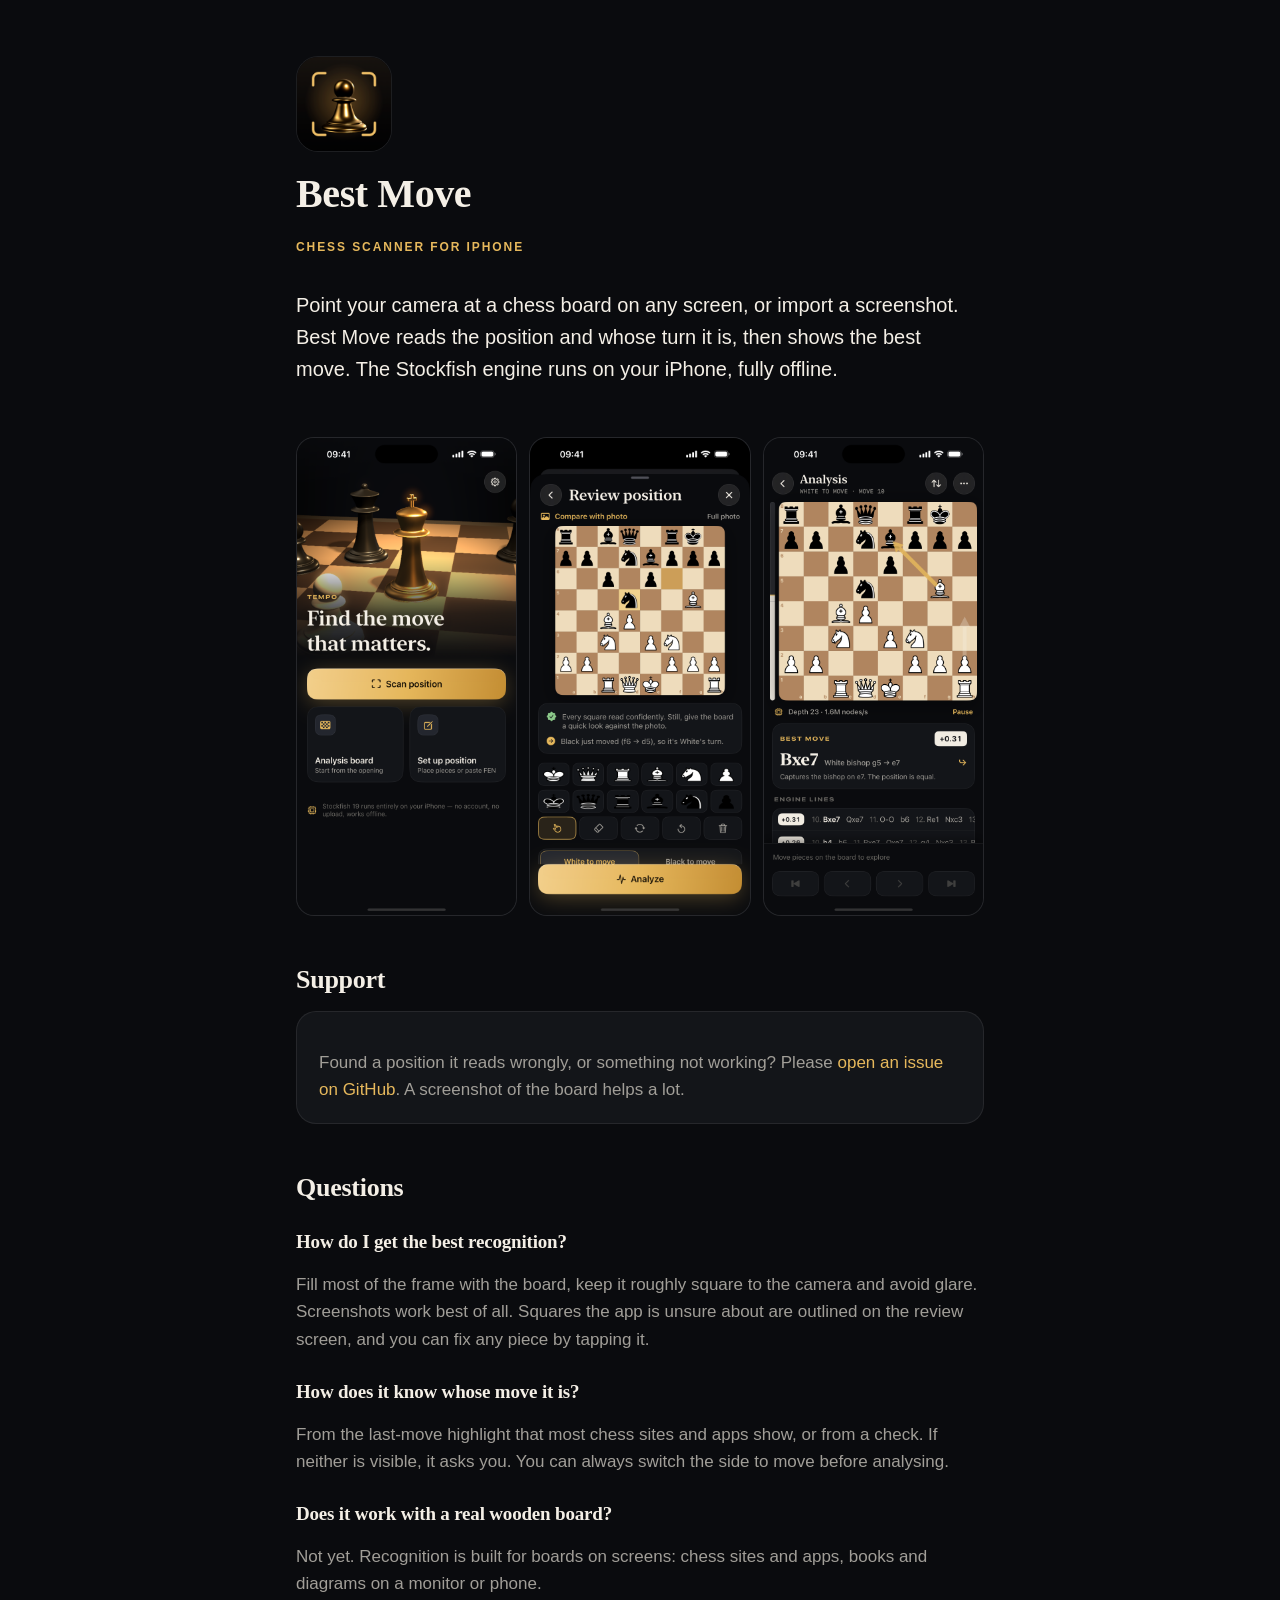
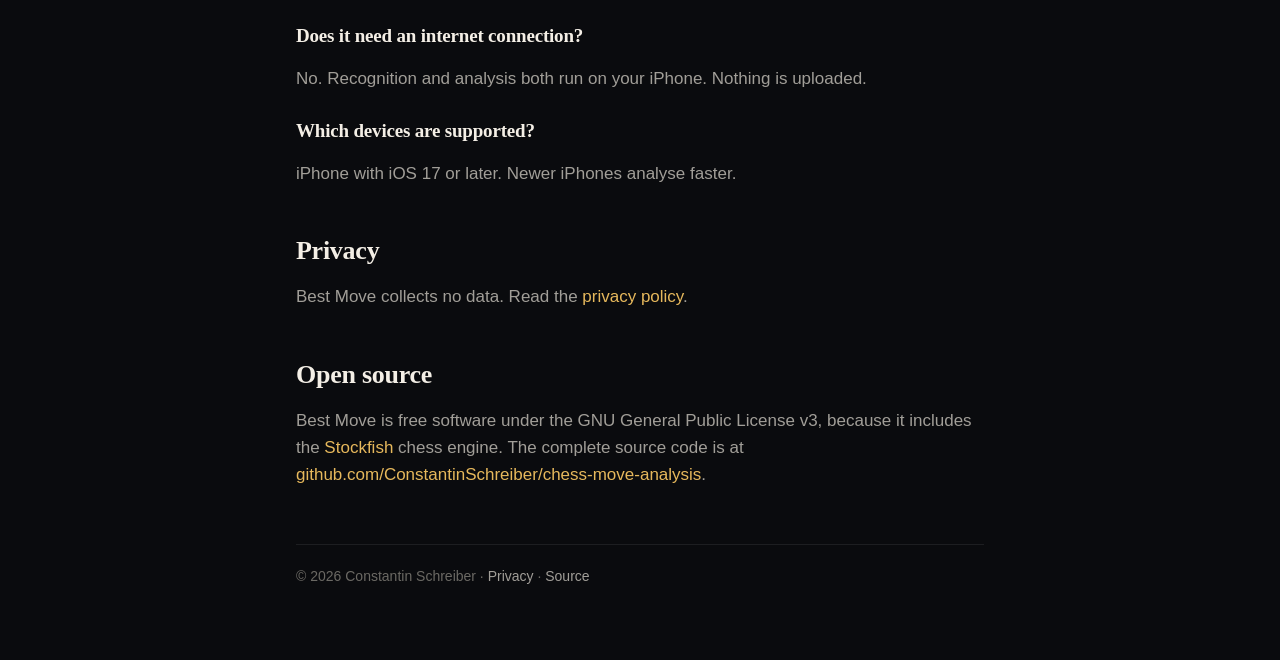
==== docs/index.html @ 87bc237f "Rename to Best Move; publishing scripts, support site and listing copy - App name "Best Move" (App S" ====
<!doctype html>
<html lang="en">
<head>
  <meta charset="utf-8">
  <meta name="viewport" content="width=device-width, initial-scale=1">
  <title>Best Move — Chess Scanner</title>
  <meta name="description" content="Scan any chess board with your iPhone and see the best move. Stockfish runs on your device, fully offline.">
  <link rel="icon" href="assets/icon.png">
  <link rel="stylesheet" href="assets/site.css">
</head>
<body>
<main>
  <section class="hero">
    <img src="assets/icon.png" alt="Best Move app icon">
    <h1>Best Move</h1>
    <p class="eyebrow">Chess scanner for iPhone</p>
    <p class="lede">Point your camera at a chess board on any screen, or import a screenshot.
      Best Move reads the position and whose turn it is, then shows the best move.
      The Stockfish engine runs on your iPhone, fully offline.</p>
  </section>

  <div class="shots">
    <img src="screenshots/1-home.png" alt="Home screen" loading="lazy">
    <img src="screenshots/2-review.png" alt="Confirming a scanned position" loading="lazy">
    <img src="screenshots/3-analysis.png" alt="Engine analysis with the best move" loading="lazy">
  </div>

  <h2>Support</h2>
  <div class="card">
    <p>Found a position it reads wrongly, or something not working? Please
      <a href="https://github.com/ConstantinSchreiber/chess-move-analysis/issues/new">open an issue on GitHub</a>.
      A screenshot of the board helps a lot.</p>
  </div>

  <h2>Questions</h2>

  <h3>How do I get the best recognition?</h3>
  <p>Fill most of the frame with the board, keep it roughly square to the camera and avoid glare.
    Screenshots work best of all. Squares the app is unsure about are outlined on the review screen,
    and you can fix any piece by tapping it.</p>

  <h3>How does it know whose move it is?</h3>
  <p>From the last-move highlight that most chess sites and apps show, or from a check. If neither is
    visible, it asks you. You can always switch the side to move before analysing.</p>

  <h3>Does it work with a real wooden board?</h3>
  <p>Not yet. Recognition is built for boards on screens: chess sites and apps, books and diagrams
    on a monitor or phone.</p>

  <h3>Does it need an internet connection?</h3>
  <p>No. Recognition and analysis both run on your iPhone. Nothing is uploaded.</p>

  <h3>Which devices are supported?</h3>
  <p>iPhone with iOS 17 or later. Newer iPhones analyse faster.</p>

  <h2>Privacy</h2>
  <p>Best Move collects no data. Read the <a href="privacy.html">privacy policy</a>.</p>

  <h2>Open source</h2>
  <p>Best Move is free software under the GNU General Public License v3, because it includes the
    <a href="https://stockfishchess.org">Stockfish</a> chess engine. The complete source code is at
    <a href="https://github.com/ConstantinSchreiber/chess-move-analysis">github.com/ConstantinSchreiber/chess-move-analysis</a>.</p>

  <footer>
    © 2026 Constantin Schreiber · <a href="privacy.html">Privacy</a> ·
    <a href="https://github.com/ConstantinSchreiber/chess-move-analysis">Source</a>
  </footer>
</main>
</body>
</html>
---- docs/assets/site.css ----
:root {
  --bg: #0a0b0e;
  --surface: #131519;
  --raised: #1a1d23;
  --stroke: rgba(255, 255, 255, 0.08);
  --text: #f4efe6;
  --text-2: #a19e98;
  --text-3: #6b6964;
  --gold: #e6b85c;
  --gold-light: #f3d08c;
  color-scheme: dark;
}

* { box-sizing: border-box; }

html { -webkit-text-size-adjust: 100%; }

body {
  margin: 0;
  background: var(--bg);
  color: var(--text);
  font: 17px/1.6 -apple-system, BlinkMacSystemFont, "SF Pro Text", "Helvetica Neue", Arial, sans-serif;
}

main {
  max-width: 720px;
  margin: 0 auto;
  padding: 56px 16px 72px;
}

h1, h2, h3 {
  font-family: "New York", ui-serif, Georgia, "Times New Roman", serif;
  font-weight: 600;
  line-height: 1.2;
  letter-spacing: -0.01em;
}

h1 { font-size: 40px; margin: 18px 0 8px; }
h2 { font-size: 26px; margin: 48px 0 12px; }
h3 { font-size: 19px; margin: 28px 0 6px; }

p, li { color: var(--text-2); }
strong { color: var(--text); font-weight: 600; }

a { color: var(--gold); text-decoration: none; }
a:hover { color: var(--gold-light); text-decoration: underline; }

.eyebrow {
  font-size: 12px;
  font-weight: 700;
  letter-spacing: 0.16em;
  text-transform: uppercase;
  color: var(--gold);
}

.hero { display: flex; flex-direction: column; align-items: flex-start; }
.hero img {
  width: 96px;
  height: 96px;
  border-radius: 22px;
  border: 1px solid var(--stroke);
}
.lede { font-size: 20px; color: var(--text); max-width: 34em; }

.card {
  background: var(--surface);
  border: 1px solid var(--stroke);
  border-radius: 20px;
  padding: 20px 22px;
  margin: 16px 0;
}
.card p:last-child, .card ul:last-child { margin-bottom: 0; }
.card h3:first-child { margin-top: 0; }

ul { padding-left: 1.2em; }
li { margin: 6px 0; }

.shots {
  display: grid;
  grid-template-columns: repeat(3, minmax(0, 1fr));
  gap: 12px;
  margin: 32px 0 8px;
}
.shots img {
  width: 100%;
  height: auto;
  border-radius: 18px;
  border: 1px solid var(--stroke);
  background: var(--surface);
}

footer {
  margin-top: 56px;
  padding-top: 20px;
  border-top: 1px solid var(--stroke);
  font-size: 14px;
  color: var(--text-3);
}
footer a { color: var(--text-2); }

@media (max-width: 520px) {
  h1 { font-size: 32px; }
  .lede { font-size: 18px; }
  .shots { grid-template-columns: repeat(2, minmax(0, 1fr)); }
  .shots img:nth-child(3) { display: none; }
}
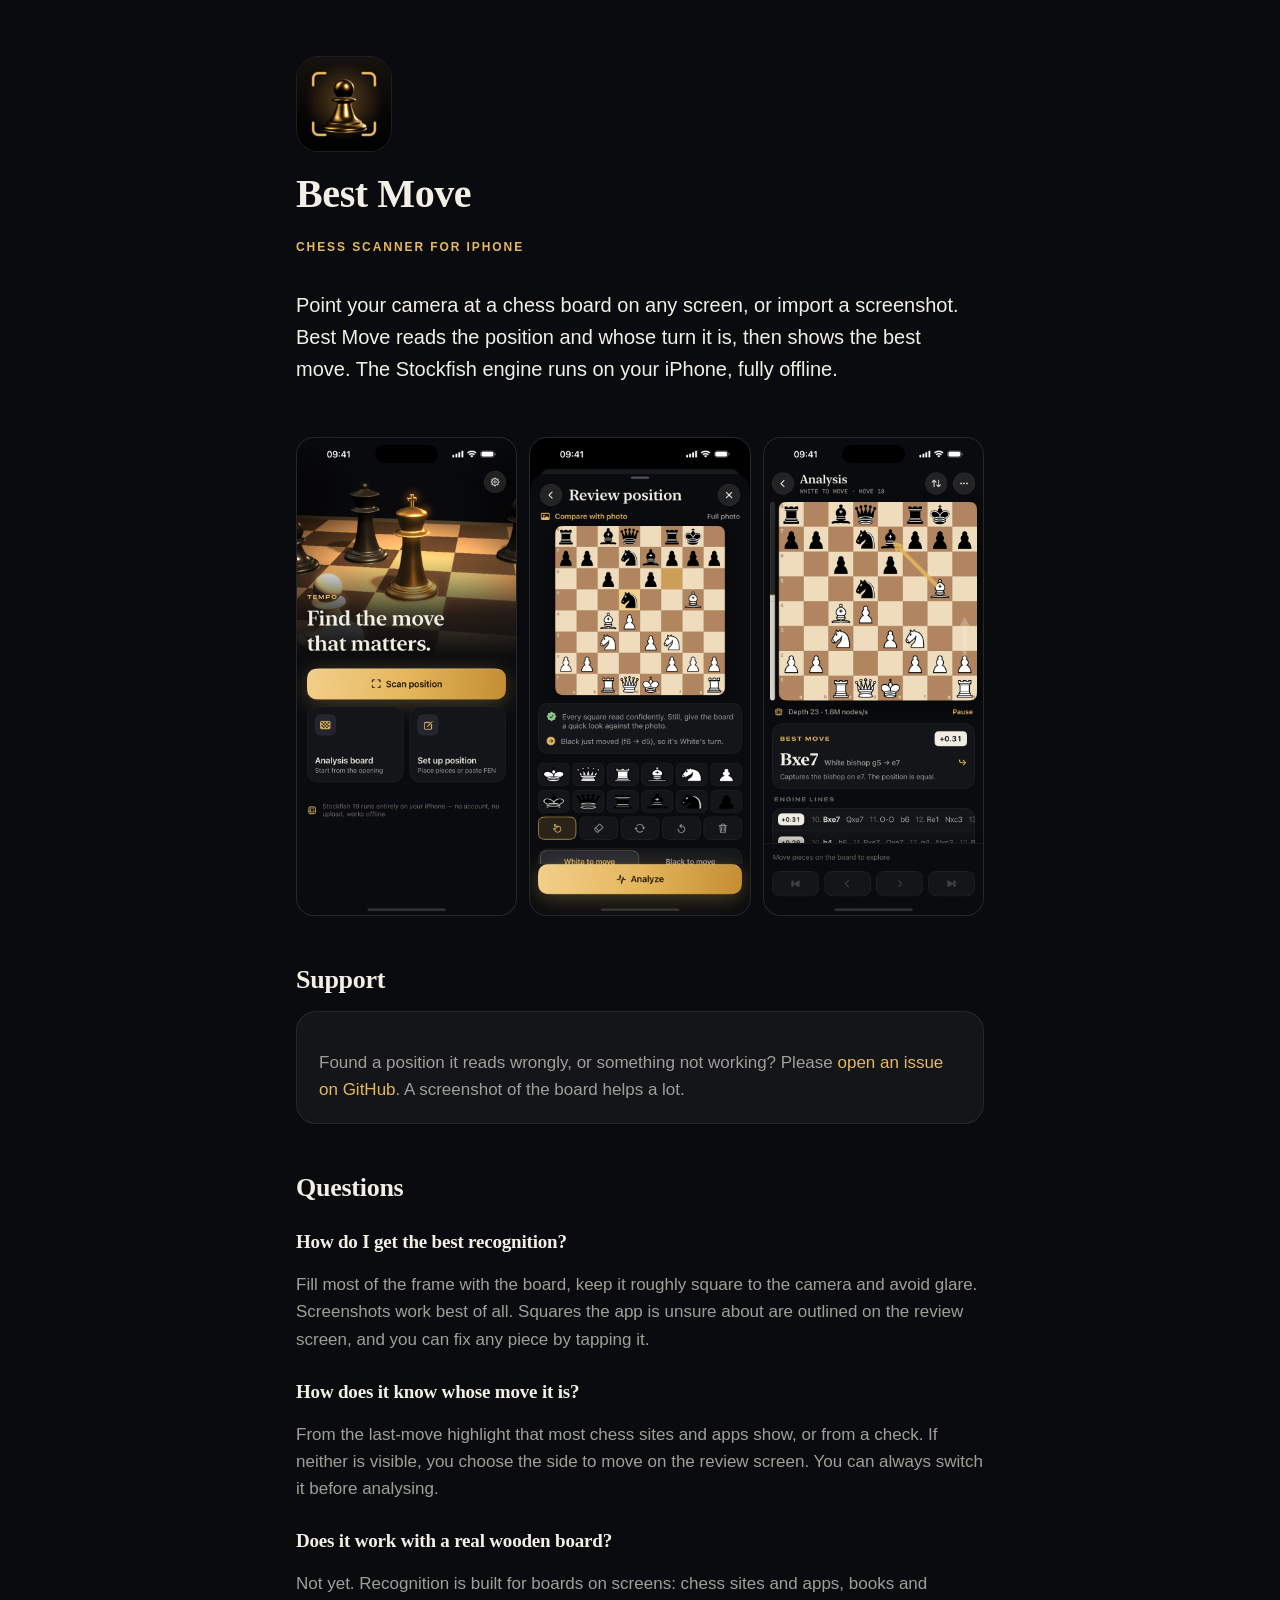
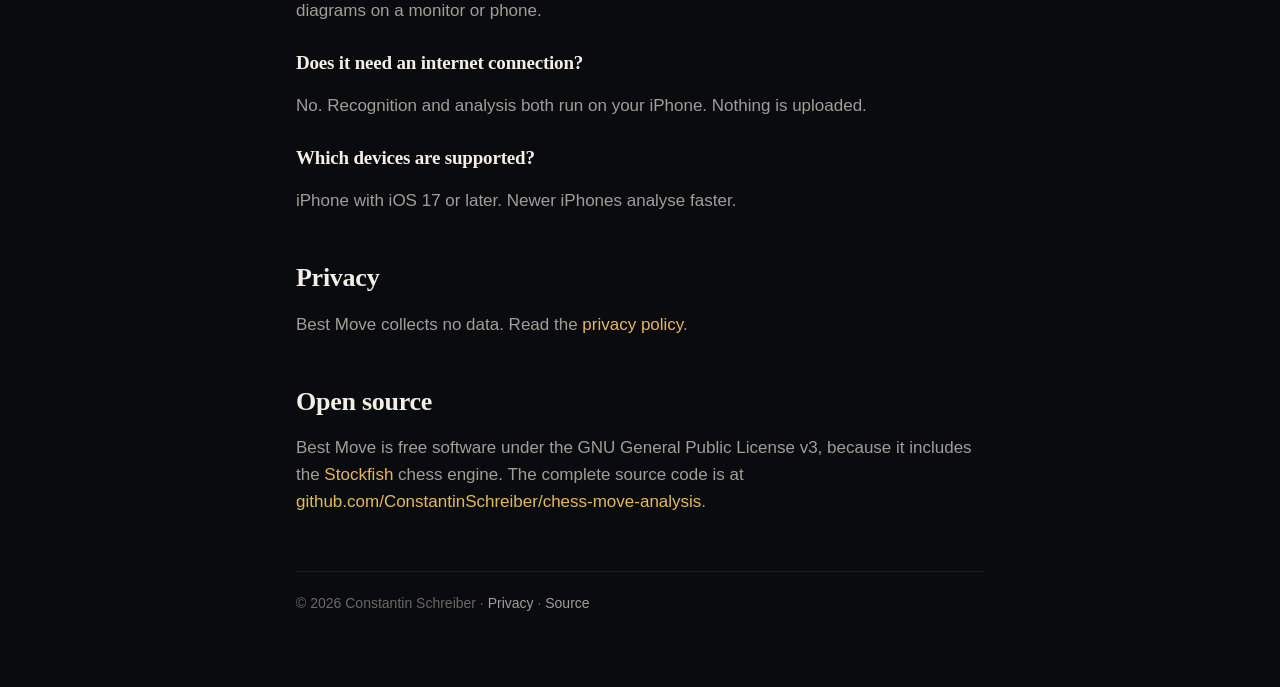
==== commit 40636223: "Support page: clearer side-to-move answer Co-Authored-By: Claude Opus 5.5 <noreply@anthropic.com> Cl" ====
--- a/docs/index.html
+++ b/docs/index.html
@@ -41,7 +41,7 @@
 
   <h3>How does it know whose move it is?</h3>
   <p>From the last-move highlight that most chess sites and apps show, or from a check. If neither is
-    visible, it asks you. You can always switch the side to move before analysing.</p>
+    visible, you choose the side to move on the review screen. You can always switch it before analysing.</p>
 
   <h3>Does it work with a real wooden board?</h3>
   <p>Not yet. Recognition is built for boards on screens: chess sites and apps, books and diagrams
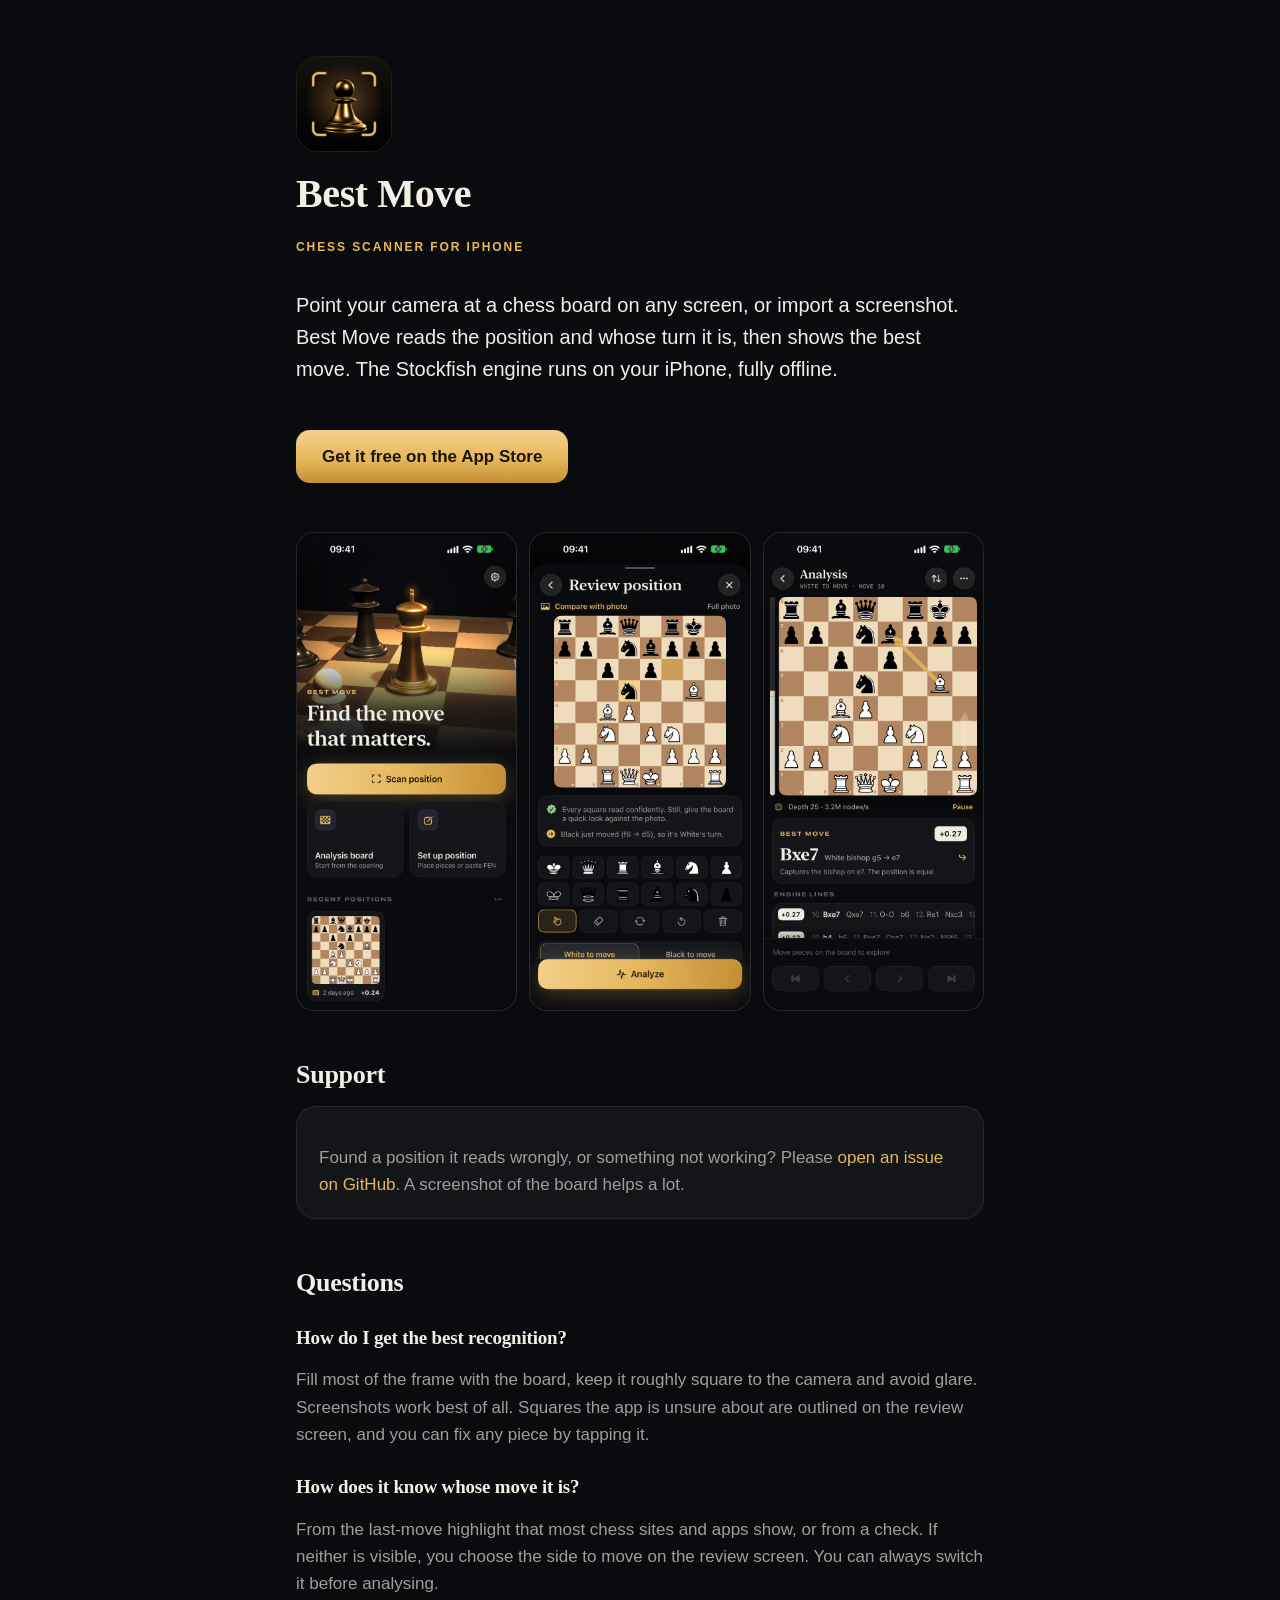
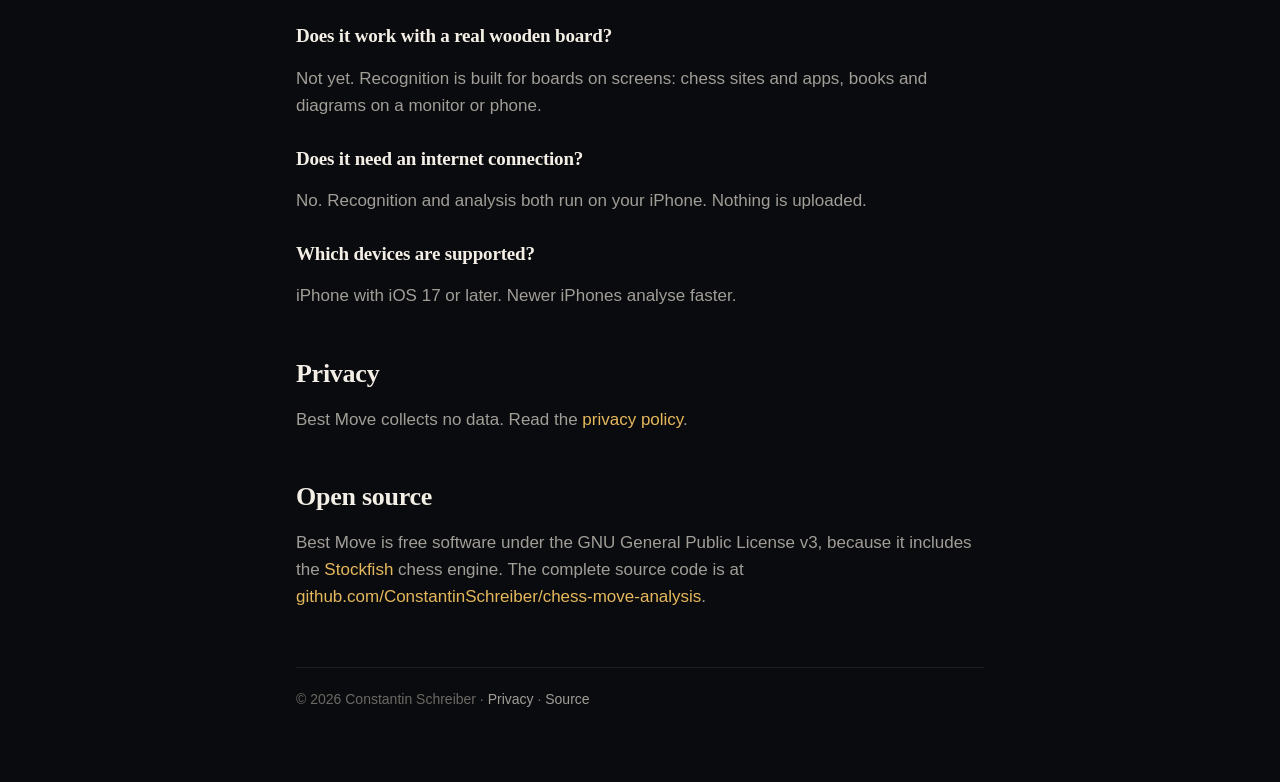
==== commit 61391806: "App Store listing: metadata for 18 locales, captioned screenshot renderer, support page SEO - docs/s" ====
--- a/docs/index.html
+++ b/docs/index.html
@@ -3,8 +3,23 @@
 <head>
   <meta charset="utf-8">
   <meta name="viewport" content="width=device-width, initial-scale=1">
-  <title>Best Move — Chess Scanner</title>
-  <meta name="description" content="Scan any chess board with your iPhone and see the best move. Stockfish runs on your device, fully offline.">
+  <title>Best Move: Chess Scanner AI for iPhone — find the next best move with Stockfish</title>
+  <meta name="description" content="Free chess scanner for iPhone. Point your camera at any chess board on a screen or import a screenshot, and Stockfish 19 shows the best next move in seconds. Offline, no account, no ads.">
+  <meta name="apple-itunes-app" content="app-id=6834895609">
+  <link rel="canonical" href="https://constantinschreiber.github.io/chess-move-analysis/">
+  <meta property="og:type" content="website">
+  <meta property="og:title" content="Best Move: Chess Scanner AI">
+  <meta property="og:description" content="Scan any chess board and see the best move. Stockfish 19 on your iPhone, free and offline.">
+  <meta property="og:url" content="https://constantinschreiber.github.io/chess-move-analysis/">
+  <meta property="og:image" content="https://constantinschreiber.github.io/chess-move-analysis/screenshots/3-analysis.png">
+  <meta name="twitter:card" content="summary_large_image">
+  <script type="application/ld+json">
+  {"@context": "https://schema.org", "@type": "SoftwareApplication", "name": "Best Move: Chess Scanner AI",
+   "operatingSystem": "iOS 17 or later", "applicationCategory": "UtilitiesApplication",
+   "description": "Chess scanner for iPhone: scan a chess board from the camera or a screenshot and get the best move from Stockfish 19, on device and offline.",
+   "url": "https://apps.apple.com/app/id6834895609", "offers": {"@type": "Offer", "price": "0", "priceCurrency": "USD"},
+   "author": {"@type": "Person", "name": "Constantin Schreiber"}}
+  </script>
   <link rel="icon" href="assets/icon.png">
   <link rel="stylesheet" href="assets/site.css">
 </head>
@@ -17,6 +32,7 @@
     <p class="lede">Point your camera at a chess board on any screen, or import a screenshot.
       Best Move reads the position and whose turn it is, then shows the best move.
       The Stockfish engine runs on your iPhone, fully offline.</p>
+    <p><a class="cta" href="https://apps.apple.com/app/id6834895609">Get it free on the App Store</a></p>
   </section>
 
   <div class="shots">
--- a/docs/assets/site.css
+++ b/docs/assets/site.css
@@ -104,3 +104,7 @@
   .shots { grid-template-columns: repeat(2, minmax(0, 1fr)); }
   .shots img:nth-child(3) { display: none; }
 }
+
+.cta { display: inline-block; margin-top: 8px; padding: 13px 26px; border-radius: 14px;
+  background: linear-gradient(180deg, #F3D08C, #E6B85C 55%, #C48E33); color: #1B1408; font-weight: 650; }
+.cta:hover { filter: brightness(1.05); }
